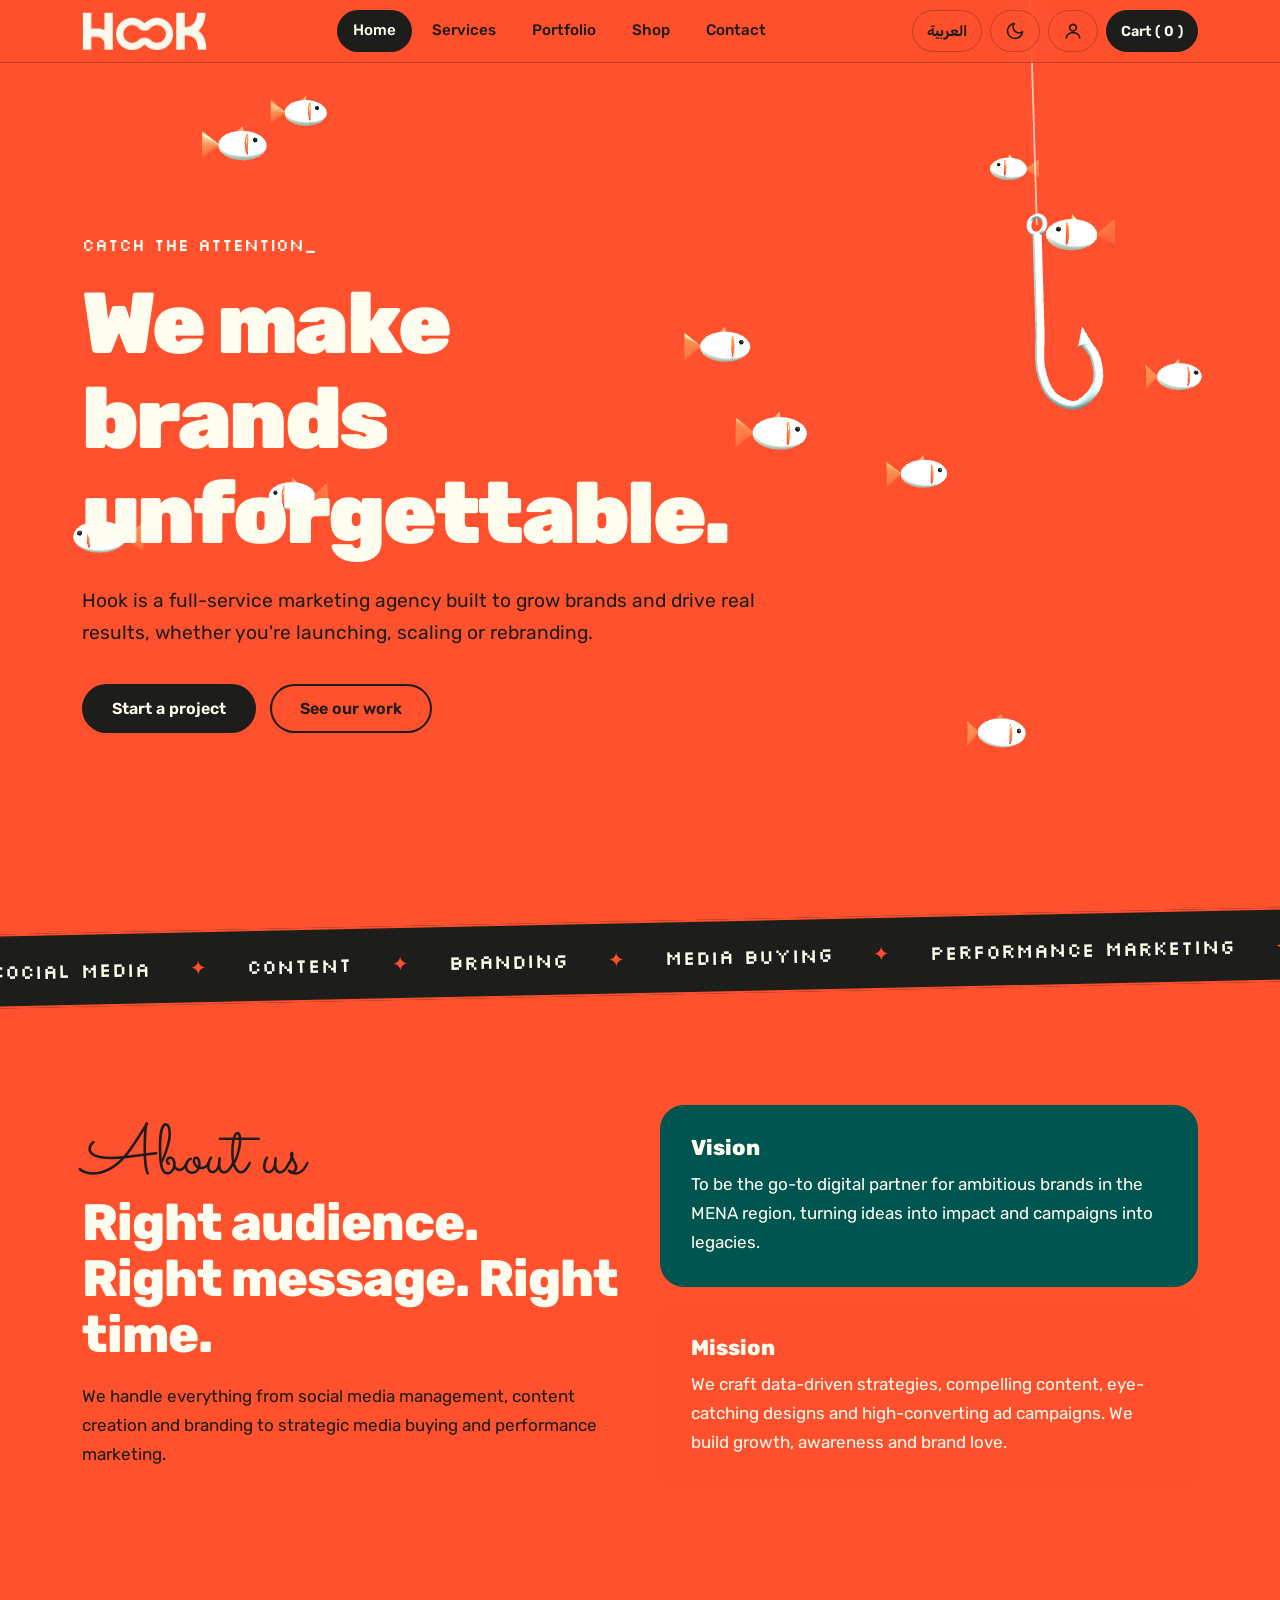
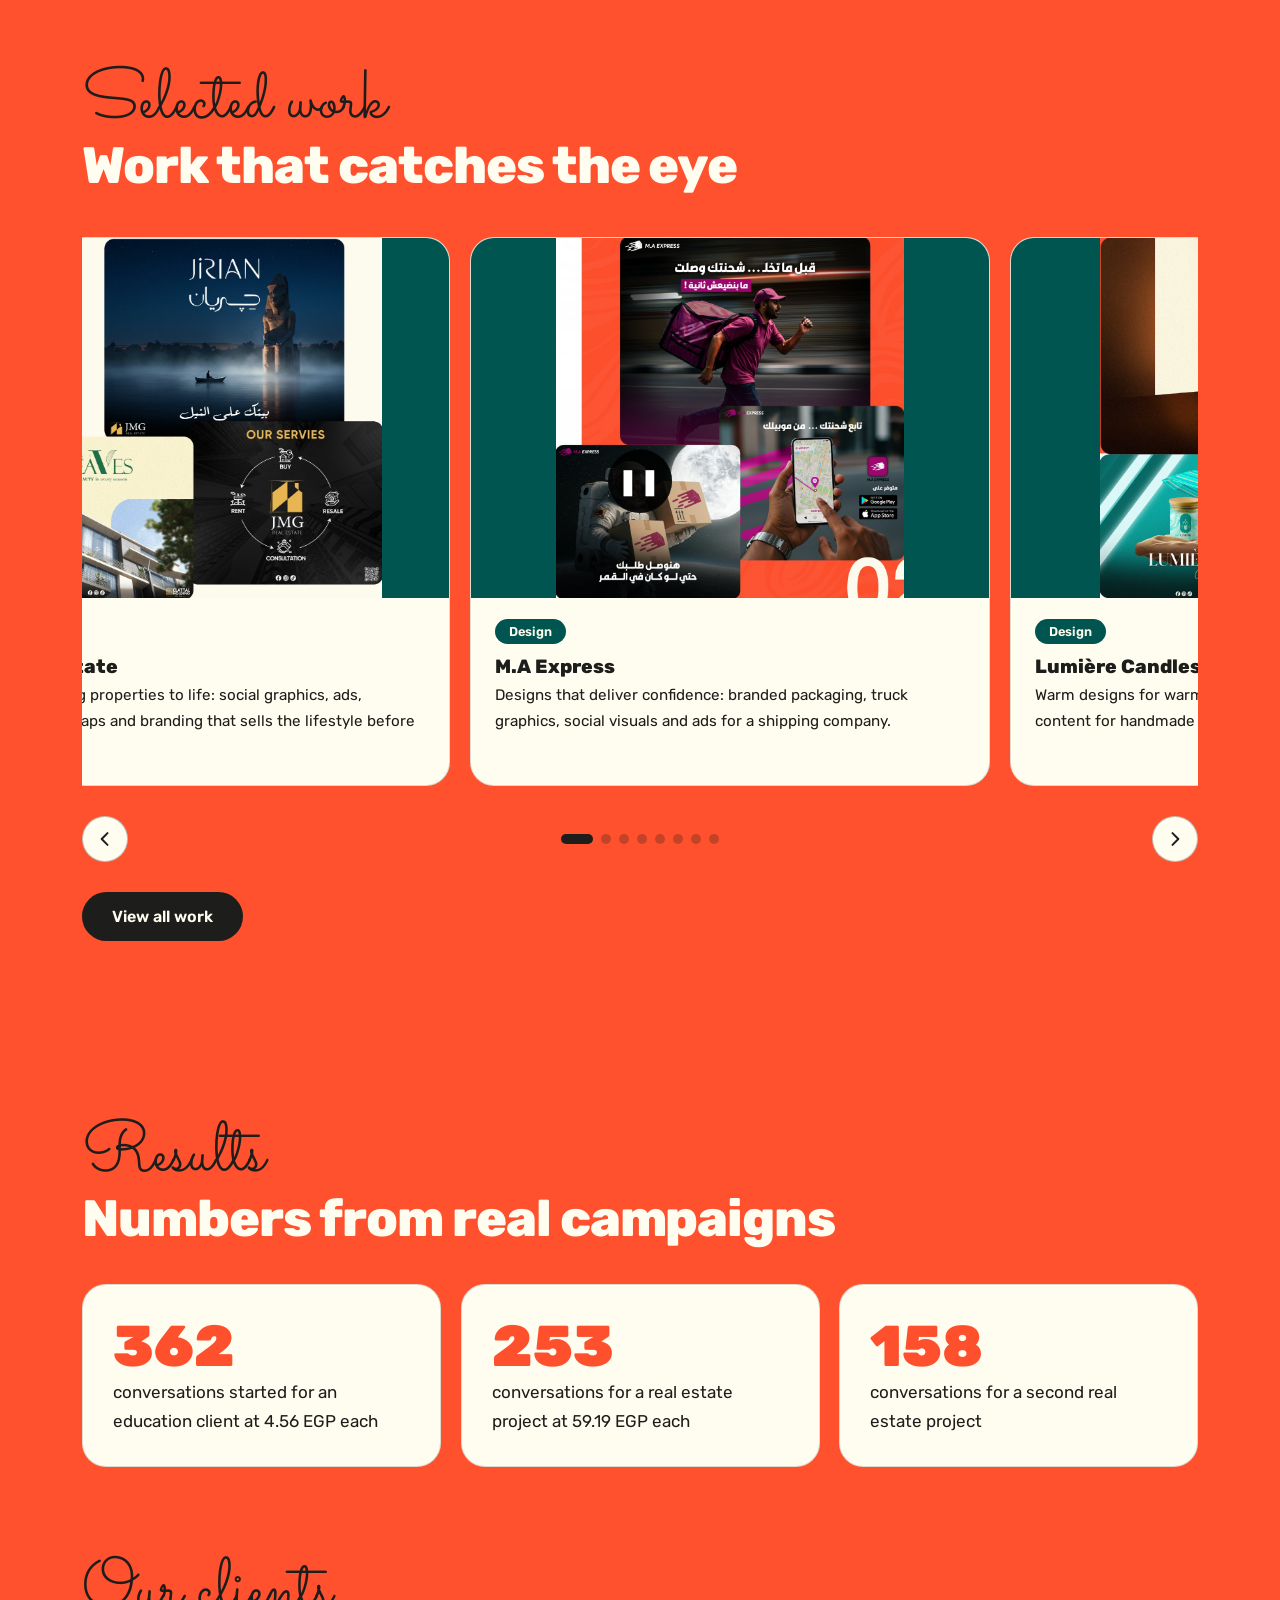
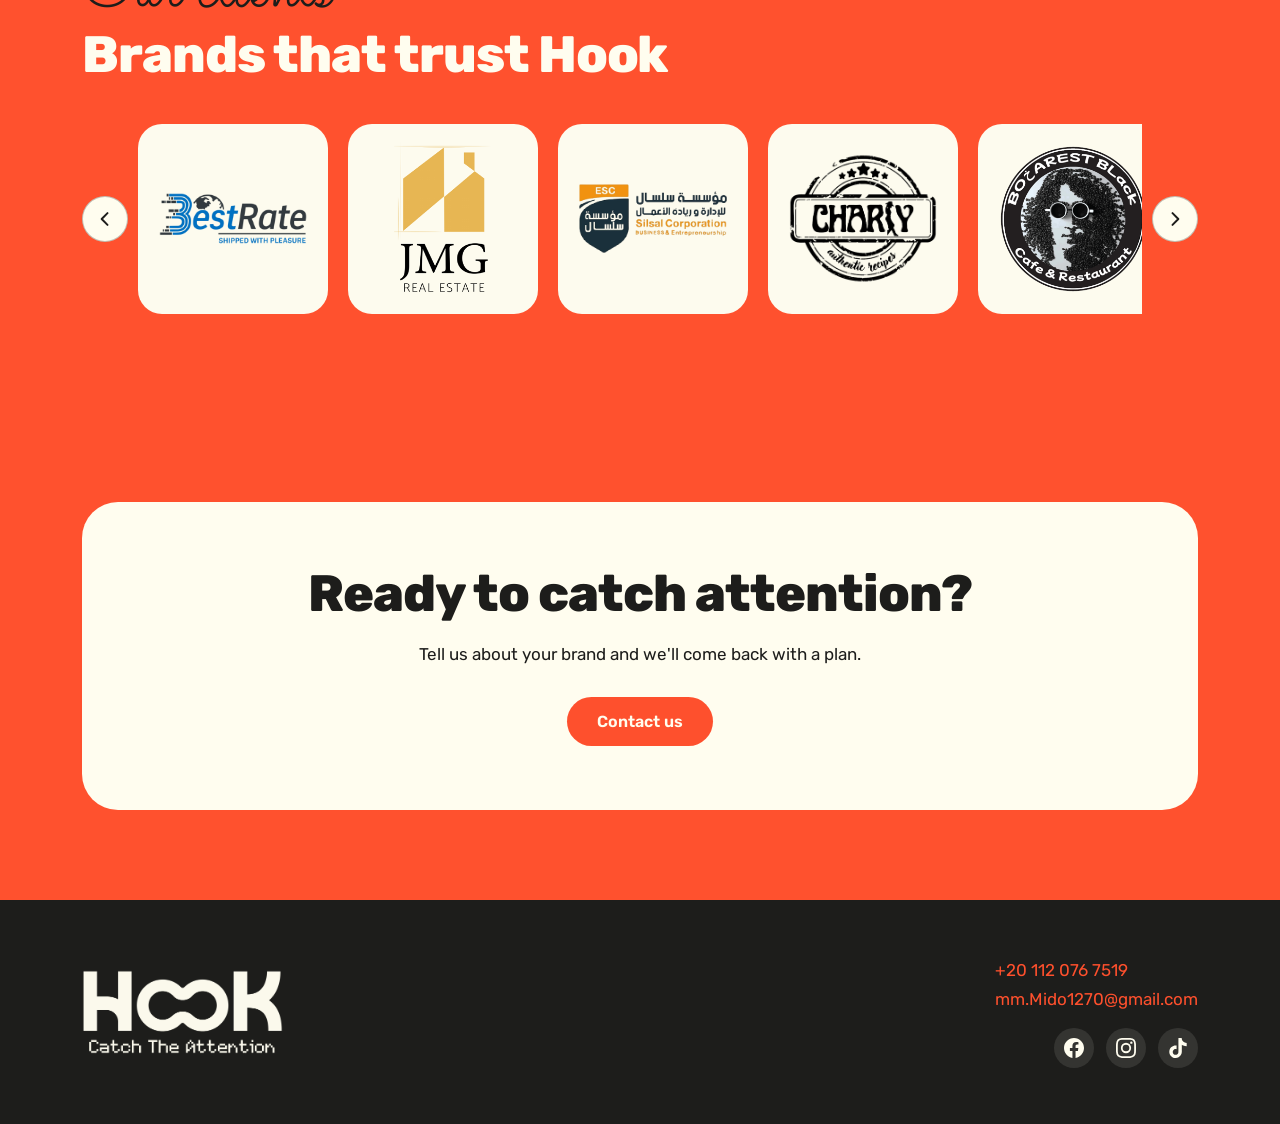
==== index.html @ 925f147a "Add files via upload" ====
<!DOCTYPE html>
<html lang="en" dir="ltr"><head><meta charset="utf-8"><meta name="viewport" content="width=device-width,initial-scale=1">
<title>Hook | Catch The Attention</title>
<meta name="description" content="Hook is a full-service marketing agency: social media, content, branding, media buying and performance marketing.">
<link rel="stylesheet" href="style.css"></head><body>
<main>
<section class="hero"><div class="wrap"><div>
<span class="pix">Catch The Attention</span>
<h1 data-ar="بنخلّي البراند بتاعك ميتنسيش.">We make brands unforgettable.</h1>
<p class="lead" data-ar="هوك وكالة تسويق متكاملة شغلتها تكبّر البراندات وتجيب نتايج حقيقية، سواء لسه هتبدأ أو عايز تكبّر أو تغيّر هويتك.">Hook is a full-service marketing agency built to grow brands and drive real results, whether you're launching, scaling or rebranding.</p>
<div class="btns"><a class="btn" data-btn="hero1" href="contact.html">Start a project</a><a class="btn ghost" data-btn="hero2" href="portfolio.html">See our work</a></div>
</div><div aria-hidden="true"></div></div></section>

<div class="mq-wrap" aria-hidden="true"><div class="mq" id="mq"></div></div>

<section><div class="wrap split">
<div><span class="script" data-ar="إحنا مين">About us</span>
<h2 data-ar="الجمهور الصح. الرسالة الصح. الوقت الصح.">Right audience. Right message. Right time.</h2>
<p style="margin-top:18px" data-ar="بنعمل كل حاجة من إدارة السوشيال ميديا وكتابة المحتوى والهوية البصرية لحد شراء الإعلانات وتسويق الأداء.">We handle everything from social media management, content creation and branding to strategic media buying and performance marketing.</p></div>
<div style="display:grid;gap:18px">
<div class="card g"><h3 data-ar="رؤيتنا">Vision</h3><p data-ar="نبقى الشريك الرقمي الأول للبراندات الطموحة في الشرق الأوسط وشمال أفريقيا، ونحوّل الأفكار لتأثير حقيقي والحملات لإرث يفضل.">To be the go-to digital partner for ambitious brands in the MENA region, turning ideas into impact and campaigns into legacies.</p></div>
<div class="card o"><h3 data-ar="مهمتنا">Mission</h3><p data-ar="بنعمل خطط مبنية على الأرقام ومحتوى يشدّ الناس وتصاميم تلفت النظر وحملات إعلانية بتحوّل المتابعين لعملاء. بنبني نمو ووعي وحب للبراند.">We craft data-driven strategies, compelling content, eye-catching designs and high-converting ad campaigns. We build growth, awareness and brand love.</p></div>
</div></div></section>

<section><div class="wrap">
<span class="script" data-ar="من أعمالنا">Selected work</span>
<h2 data-ar="شغل يلفت النظر">Work that catches the eye</h2>
<div class="slider" id="ws"><div class="track"></div>
<div class="ctl"><button class="cbtn d prev" aria-label="Previous"><svg viewBox="0 0 24 24"><path d="M15 5l-7 7 7 7"/></svg></button><div class="dots"></div><button class="cbtn play" aria-label="Play or pause"></button><button class="cbtn d next" aria-label="Next"><svg viewBox="0 0 24 24"><path d="M9 5l7 7-7 7"/></svg></button></div></div>
<p style="margin-top:30px"><a class="btn" data-btn="workAll" href="portfolio.html">View all work</a></p>
</div></section>

<section><div class="wrap">
<span class="script" data-ar="النتائج">Results</span>
<h2 data-ar="أرقام من حملات حقيقية">Numbers from real campaigns</h2>
<div class="grid">
<div class="card stat"><b>362</b><span data-ar="محادثة لعميل تعليمي بتكلفة 4.56 ج.م للمحادثة">conversations started for an education client at 4.56 EGP each</span></div>
<div class="card stat"><b>253</b><span data-ar="محادثة لمشروع عقاري بتكلفة 59.19 ج.م للمحادثة">conversations for a real estate project at 59.19 EGP each</span></div>
<div class="card stat"><b>158</b><span data-ar="محادثة لمشروع عقاري تاني">conversations for a second real estate project</span></div>
</div></div></section>

<section style="padding-top:0"><div class="wrap">
<span class="script" data-ar="عملاينا">Our clients</span>
<h2 data-ar="براندات وثقت في هوك">Brands that trust Hook</h2>
<div class="lg" id="cs"><button class="cbtn d prev" aria-label="Previous client"><svg viewBox="0 0 24 24"><path d="M15 5l-7 7 7 7"/></svg></button><div class="track"></div><button class="cbtn d next" aria-label="Next client"><svg viewBox="0 0 24 24"><path d="M9 5l7 7-7 7"/></svg></button><button class="cbtn play" aria-label="Play or pause"></button></div>
</div></section>

<section><div class="wrap"><div class="panel"><h2 data-ar="جاهز تلفت الأنظار؟">Ready to catch attention?</h2><p style="margin:18px auto 28px" data-ar="احكيلنا عن البراند بتاعك وهنرجعلك بخطة.">Tell us about your brand and we'll come back with a plan.</p><a class="btn" data-btn="cta" href="contact.html">Contact us</a></div></div></section>
</main><script src="config.js"></script><script src="seed.js"></script><script src="app.js"></script>
<script>
const SV=[['Social media','سوشيال ميديا'],['Content','محتوى'],['Branding','هوية بصرية'],['Media buying','شراء إعلانات'],['Performance marketing','تسويق الأداء']];
let sl=0;
onContent(()=>{
  const set=SV.map(s=>'<span>'+t(s[0],s[1])+'</span><span>✦</span>').join('');
  $('mq').innerHTML=set+set+set+set;
  document.querySelector('#ws .track').innerHTML=DB.work.map(w=>'<article class="slide" data-k="work" data-id="'+esc(w.id)+'"><a class="im" data-view="'+esc(w.id)+'"'+(w.video?' data-video="'+esc(w.video)+'"':'')+' href="'+esc(w.img)+'" target="_blank" rel="noopener"><img src="'+esc(w.img)+'" alt="'+esc(L(w.name))+'" loading="lazy">'+(w.video?'<span class="play">▶</span>':'')+'</a><div class="cap"><span class="tag">'+esc(t(w.cat,{Design:'تصميم',Content:'محتوى','Media Buying':'شراء إعلانات'}[w.cat]||w.cat))+'</span><h3>'+esc(L(w.name))+'</h3><p>'+esc(L(w.desc))+'</p></div></article>').join('');
  document.querySelector('#cs .track').innerHTML=DB.clients.map(c=>'<div class="logo-card" data-k="clients" data-id="'+esc(c.id)+'"><div class="lw"><img src="'+esc(c.logo)+'" alt="'+esc(c.name)+'"></div></div>').join('');
  if(!sl){sl=1;slider($('ws'),4200);slider($('cs'),2200)}else{$('ws')._refresh();$('cs')._refresh()}
});
</script></body></html>
---- style.css ----
:root{--o:#fe502d;--g:#005550;--c:#fffdef;--k:#1d1d1b;--r:24px;
--bg:#ff512e;--h:#fffdef;--fg:#1d1d1b;--card:#fffdef;--cfg:#1d1d1b;--acc:#1d1d1b;--accfg:#fffdef;--line:#1d1d1b45;--cline:#1d1d1b26}
[data-theme=dark]{--bg:#005550;--fg:#fffdef;--card:#0a3f3b;--cfg:#fffdef;--acc:#fe502d;--line:#fffdef45;--cline:#fffdef26}
body.deep{--fg:#fffdef;--acc:#fe502d;--line:#fffdef45}
*{box-sizing:border-box;margin:0}
html{scroll-behavior:smooth;background:var(--bg)}
body{font-family:'Rubik',system-ui,sans-serif;background:transparent;color:var(--fg);line-height:1.7;font-size:17px;transition:color .5s;overflow-x:hidden}
a{color:inherit}img{max-width:100%}
:focus-visible{outline:3px solid var(--o);outline-offset:3px}
#sea{position:fixed;inset:0;width:100%;height:100%;z-index:0;pointer-events:none}
main,footer{position:relative;z-index:1}
.wrap{max-width:1160px;margin:auto;padding:0 22px}
.script{font-family:'Sacramento',cursive;font-size:clamp(2.6rem,6vw,4.4rem);line-height:1;color:var(--acc);display:block;transition:color .5s}
[lang=ar] .script{font-family:'Aref Ruqaa',serif;font-weight:700;font-size:clamp(2rem,5vw,3.2rem)}
.pix{font-family:'Silkscreen',monospace}
h1,h2,h3{line-height:1.1;font-weight:800}
h1,h2{color:var(--h)}
[lang=ar] h1,[lang=ar] h2,[lang=ar] h3{line-height:1.35}
h1{font-size:clamp(2.6rem,7vw,5.4rem);font-weight:900;letter-spacing:-.03em}
h2{font-size:clamp(1.9rem,4.5vw,3.2rem);letter-spacing:-.02em}
[lang=ar] h1,[lang=ar] h2{letter-spacing:0}
p{max-width:62ch}
#bar{position:fixed;top:0;inset-inline:0;height:4px;background:var(--c);transform-origin:left;transform:scaleX(0);z-index:30}
[dir=rtl] #bar{transform-origin:right}
header{position:sticky;top:0;z-index:20;background:color-mix(in srgb,var(--bg) 72%,transparent);backdrop-filter:blur(14px);border-bottom:1px solid var(--line)}
nav{display:flex;align-items:center;gap:14px;padding:10px 22px;max-width:1160px;margin:auto}
.logo img{display:block;height:38px;width:auto;transition:transform .3s}
.logo:hover img{transform:scale(1.07) rotate(-2deg)}
nav ul{display:flex;gap:4px;list-style:none;padding:0;margin-inline:auto}
nav ul a{display:block;padding:8px 16px;border-radius:99px;text-decoration:none;font-weight:500;font-size:.95rem;transition:background .2s,color .2s}
nav ul a:hover{background:color-mix(in srgb,var(--fg) 12%,transparent)}
nav ul a[aria-current]{background:var(--acc);color:var(--accfg)}
.tools{display:flex;gap:8px;align-items:center}
.ibtn{height:42px;min-width:42px;padding:0 14px;border-radius:99px;border:1.5px solid var(--line);background:transparent;color:var(--fg);font:600 .9rem 'Rubik',system-ui,sans-serif;cursor:pointer;display:flex;align-items:center;justify-content:center;gap:4px;white-space:nowrap;text-decoration:none;transition:.25s}
.ibtn:hover{border-color:var(--fg);transform:translateY(-2px)}
.ibtn svg{width:20px;height:20px;fill:none;stroke:currentColor;stroke-width:2;stroke-linejoin:round;transition:transform .5s}
#theme[aria-pressed=true]{background:var(--acc);border-color:var(--acc);color:var(--accfg)}
#theme[aria-pressed=true] svg{fill:currentColor;transform:rotate(-25deg) scale(1.1)}
.cartbtn{background:var(--acc);color:var(--accfg);border-color:var(--acc)}
.btn{display:inline-block;background:var(--acc);color:var(--accfg);padding:15px 30px;border-radius:99px;text-decoration:none;font:600 1rem 'Rubik',system-ui,sans-serif;border:0;cursor:pointer;transition:background .25s,color .25s}
.btn:hover{background:var(--fg);color:var(--bg)}
.btn.ghost{background:transparent;color:var(--fg);box-shadow:inset 0 0 0 2px var(--fg)}
.btn.ghost:hover{background:var(--fg);color:var(--bg)}
.panel{background:var(--card);color:var(--cfg);border-radius:36px;padding:clamp(28px,6vw,64px);text-align:center}
.panel h2{color:var(--cfg)}
.panel .btn,.card .btn{background:var(--o);color:var(--c)}
.panel .btn:hover,.card .btn:hover{background:var(--cfg);color:var(--card)}
section{padding:90px 0}
.hero{min-height:calc(100vh - 62px);display:grid;align-items:center;padding:50px 0}
.hero .wrap{display:grid;gap:30px;grid-template-columns:1.25fr .75fr;align-items:center}
.hero p.lead{font-size:1.2rem;margin:24px 0 34px}
.hero .pix{color:var(--h);font-size:1.05rem;display:block;margin-bottom:16px;min-height:1.6em}
.btns{display:flex;gap:14px;flex-wrap:wrap;align-items:center}
.mq-wrap{overflow:hidden;background:var(--k);color:var(--c);padding:18px 0;border-block:2px solid var(--o);transform:rotate(-1.2deg);margin:20px -10px}
.mq{display:flex;gap:40px;width:max-content;animation:mq 32s linear infinite;font-family:'Silkscreen','Rubik',sans-serif;font-size:1.25rem;align-items:center}
.mq span:nth-child(even){color:var(--o)}
@keyframes mq{to{transform:translateX(-50%)}}
@keyframes mqr{to{transform:translateX(50%)}}
[dir=rtl] .mq{animation-name:mqr}
.phero{padding:90px 0 40px}
.phero p{margin-top:18px;font-size:1.15rem}
.grid{display:grid;gap:20px;grid-template-columns:repeat(auto-fit,minmax(270px,1fr));margin-top:36px}
.card{position:relative;background:var(--card);color:var(--cfg);border:1.5px solid var(--cline);border-radius:var(--r);padding:30px;transition:box-shadow .3s,border-color .3s,transform .15s;transform:perspective(800px) rotateX(var(--rx,0deg)) rotateY(var(--ry,0deg))}
.card:hover{border-color:var(--o);box-shadow:0 18px 40px -18px #000a}
.card h3{margin-bottom:10px;font-size:1.35rem}
.card.o{background:var(--o);color:var(--c);border-color:var(--o)}
.card.g{background:var(--g);color:var(--c);border-color:var(--g)}
.card .ic{width:46px;height:46px;border-radius:14px;background:var(--o);color:var(--c);display:grid;place-items:center;font-weight:800;margin-bottom:18px;transition:transform .4s}
.card:hover .ic{transform:rotate(-12deg) scale(1.12)}
.tag{display:inline-block;background:var(--g);color:var(--c);border-radius:99px;padding:2px 14px;font-size:.8rem;font-weight:600;margin-bottom:12px}
.split{display:grid;gap:40px;grid-template-columns:repeat(auto-fit,minmax(300px,1fr));align-items:center}
.stat b{display:block;font-size:3.6rem;line-height:1.1;color:var(--o);font-weight:900}
.slider{margin-top:34px}
.track{display:flex;gap:20px;overflow-x:auto;scroll-snap-type:x mandatory;scrollbar-width:none;scroll-behavior:smooth;padding:8px 4px}
.track::-webkit-scrollbar{display:none}
.slide{position:relative;flex:0 0 min(520px,86%);scroll-snap-align:start;border-radius:var(--r);overflow:hidden;background:var(--card);color:var(--cfg);border:1.5px solid var(--cline)}
.slide .im{background:var(--g);height:360px;display:block;overflow:hidden;line-height:0}
.slide .im img{width:100%;height:100%;object-fit:contain;transition:transform .6s}
.slide:hover .im img{transform:scale(1.06)}
.slide .cap{padding:18px 24px 24px}
.slide h3{font-size:1.2rem}.slide p{font-size:.95rem;margin-top:6px}
.ctl{display:flex;align-items:center;gap:10px;margin-top:22px}
.dots{display:flex;gap:8px;margin-inline:auto;flex-wrap:wrap}
.dots button{width:10px;height:10px;border-radius:99px;border:0;background:var(--line);cursor:pointer;transition:width .3s,background .3s;padding:0}
.dots button.on{width:32px;background:var(--acc)}
.cbtn{width:46px;height:46px;border-radius:50%;border:1.5px solid var(--line);background:var(--card);color:var(--cfg);cursor:pointer;display:grid;place-items:center;transition:.25s;flex:none;font-size:.9rem}
.cbtn:hover{background:var(--o);border-color:var(--o);color:var(--c);transform:scale(1.1)}
.cbtn svg{width:20px;height:20px;fill:none;stroke:currentColor;stroke-width:2.4;stroke-linecap:round;stroke-linejoin:round}
[dir=rtl] .cbtn.d svg{transform:scaleX(-1)}
.lg{display:flex;align-items:center;gap:10px;margin-top:32px}
.lg .track{flex:1}
.logo-card{position:relative;flex:0 0 190px;aspect-ratio:1/1;scroll-snap-align:start;background:#fdfbee;border-radius:var(--r);padding:18px;transition:transform .3s,box-shadow .3s}
.logo-card:hover{transform:translateY(-8px) rotate(-1.5deg);box-shadow:0 18px 30px -16px #000a}
.logo-card .lw{position:relative;width:100%;height:100%}
.logo-card img{position:absolute;inset:0;width:100%;height:100%;object-fit:contain}
.imgfail{display:grid;place-items:center;text-align:center;line-height:1.4;font-weight:700;padding:12px;min-height:200px;width:100%;height:100%;color:var(--c)}
.logo-card .imgfail{color:var(--k);min-height:0;font-size:.9rem;position:absolute;inset:0}
.tabs{display:flex;gap:8px;flex-wrap:wrap}
.tabs button{border:1.5px solid var(--line);background:transparent;color:var(--fg);border-radius:99px;padding:9px 20px;font:600 .95rem 'Rubik',system-ui,sans-serif;cursor:pointer;transition:.25s}
.tabs button:hover{border-color:var(--fg)}
.tabs button[aria-pressed=true]{background:var(--acc);border-color:var(--acc);color:var(--accfg)}
.card.work{padding:0;overflow:hidden;display:flex;flex-direction:column}
.card.work a{display:block;background:var(--g);line-height:0;overflow:hidden}
.card.work img{width:100%;height:320px;object-fit:contain;transition:transform .6s}
.card.work:hover img{transform:scale(1.06)}
.card.work .tag,.card.work h3,.card.work p{margin-inline:24px}
.card.work .tag{margin-top:20px;align-self:flex-start}
.card.work p{margin-bottom:24px}
#work.grid{grid-template-columns:repeat(auto-fit,minmax(320px,1fr))}
.price{font-size:1.7rem;font-weight:800;margin:14px 0}
.price small{font-size:.9rem;font-weight:400;opacity:.8}
ul.tick{padding:0;list-style:none;margin:10px 0}
ul.tick li:before{content:"✓ ";color:var(--o);font-weight:900}
#cart{position:fixed;top:0;inset-inline-end:0;height:100%;width:min(400px,100%);background:var(--card);color:var(--cfg);border-inline-start:2px solid var(--o);padding:24px;transform:translateX(105%);transition:transform .35s cubic-bezier(.2,.7,.2,1);z-index:40;overflow:auto}
#cart h2{color:var(--cfg);font-size:1.8rem}
[dir=rtl] #cart{transform:translateX(-105%)}
#cart.open{transform:none}
#cart li{display:flex;justify-content:space-between;gap:10px;padding:10px 0;border-bottom:1px solid var(--cline);list-style:none}
#cart ul{padding:0}
#cart .x{background:none;border:0;font-size:1.5rem;cursor:pointer;color:var(--cfg)}
form{display:grid;gap:14px;max-width:560px}
input,textarea,select{font:inherit;padding:13px 18px;border:1.5px solid var(--cline);border-radius:16px;background:var(--card);color:var(--cfg);width:100%}
input:focus,textarea:focus,select:focus{border-color:var(--o);outline:0}
label{font-weight:600;display:grid;gap:6px}
footer{background:var(--k);color:var(--c);padding:56px 0}
footer .wrap{display:flex;justify-content:space-between;gap:24px;flex-wrap:wrap;align-items:center}
footer a{color:var(--o);text-decoration:none}
.flogo{height:84px;width:auto}
.reveal{opacity:0;transform:translateY(46px) scale(.97);transition:opacity .8s cubic-bezier(.2,.7,.2,1) var(--d,0s),transform .8s cubic-bezier(.2,.7,.2,1) var(--d,0s)}
.reveal.in{opacity:1;transform:none}
.w{display:inline-block;overflow:hidden;vertical-align:bottom;padding-bottom:.14em;margin-bottom:-.14em}
.w>span{display:inline-block;transform:translateY(118%) rotate(4deg);animation:up .9s cubic-bezier(.2,.8,.2,1) forwards;animation-delay:calc(var(--i)*.09s + .1s)}
@keyframes up{to{transform:none}}
.pix.typing:after{content:"_";animation:blink 1s steps(1) infinite}
@keyframes blink{50%{opacity:0}}
@keyframes fadein{from{opacity:0}}
body{animation:fadein .5s}
.msg{margin-top:10px;font-weight:600}
.msg.err{color:#b3200a}
/* admin */
.abar{position:fixed;bottom:16px;left:50%;transform:translateX(-50%);z-index:50;display:flex;gap:6px;align-items:center;background:var(--k);color:var(--c);padding:8px 10px;border-radius:99px;box-shadow:0 10px 30px #0007;max-width:96vw;flex-wrap:wrap;justify-content:center}
.abar b{padding:0 10px;font-size:.85rem;color:var(--o)}
.abar button,.abar a{background:#fffdef1f;color:var(--c);border:0;border-radius:99px;padding:8px 14px;font:600 .85rem 'Rubik',system-ui,sans-serif;cursor:pointer;text-decoration:none}
.abar button:hover,.abar a:hover{background:var(--o)}
.edit{position:absolute;top:10px;inset-inline-end:10px;z-index:5;width:34px;height:34px;border-radius:50%;border:0;background:var(--k);color:var(--c);cursor:pointer;font-size:1rem;box-shadow:0 4px 12px #0006}
.edit:hover{background:var(--o)}
.edit.inl{position:static;display:inline-grid;place-items:center;margin-inline-start:8px;vertical-align:middle}
dialog{border:0;border-radius:24px;padding:26px;width:min(560px,94vw);background:var(--card);color:var(--cfg);box-shadow:0 30px 80px #000a;max-height:92vh;overflow:auto}
dialog::backdrop{background:#000a}
dialog h3{margin-bottom:14px;font-size:1.4rem}
dialog form{max-width:none}
dialog .row{display:flex;gap:10px;margin-top:6px;flex-wrap:wrap}
dialog .btn.del{background:#b3200a;margin-inline-start:auto}
.kpis{display:grid;gap:16px;grid-template-columns:repeat(auto-fit,minmax(180px,1fr));margin-top:30px}
.kpi b{display:block;font-size:2.4rem;line-height:1.2;color:var(--o);font-weight:900}
.cols{display:grid;gap:20px;grid-template-columns:repeat(auto-fit,minmax(340px,1fr));margin-top:20px}
.bars{display:grid;gap:10px;margin-top:12px}
.bar{display:grid;grid-template-columns:130px 1fr 60px;gap:10px;align-items:center;font-size:.9rem}
.bar i{display:block;height:12px;border-radius:99px;background:var(--o);min-width:3px}
.days{display:flex;gap:6px;align-items:flex-end;height:140px;margin-top:14px}
.days div{flex:1;background:var(--o);border-radius:6px 6px 0 0;min-height:3px;position:relative}
.days div span{position:absolute;bottom:100%;left:50%;transform:translateX(-50%);font-size:.7rem}
table{width:100%;border-collapse:collapse;font-size:.9rem;margin-top:10px}
th,td{padding:8px 10px;text-align:start;border-bottom:1px solid var(--cline)}
.scroll{overflow-x:auto}
@media(max-width:860px){.hero .wrap{grid-template-columns:1fr}nav{flex-wrap:wrap}nav ul{order:3;width:100%;overflow-x:auto;margin:0}.tools{margin-inline-start:auto}.bar{grid-template-columns:90px 1fr 50px}}
@media(prefers-reduced-motion:reduce){*{animation:none!important;transition:none!important}.reveal{opacity:1;transform:none}.w>span{transform:none}}
@media(max-width:600px){.lg{flex-wrap:wrap;justify-content:center}.lg .track{order:-1;flex:1 1 100%}.logo-card{flex-basis:150px;padding:14px}}
/* account menu, bell, settings */
.acm{display:flex;gap:8px;align-items:center}
.bellwrap{position:relative}
.menu{position:absolute;top:calc(100% + 10px);inset-inline-end:0;width:min(330px,92vw);background:var(--card);color:var(--cfg);border:1.5px solid var(--cline);border-radius:20px;box-shadow:0 20px 50px -10px #000a;padding:10px;z-index:60;max-height:70vh;overflow:auto}
.menu[hidden],.bdg[hidden]{display:none}
.menu a:not(.nit),.menu .mi{display:flex;width:100%;padding:10px 12px;border-radius:12px;text-decoration:none;color:inherit;background:none;border:0;font:500 .95rem 'Rubik',system-ui,sans-serif;cursor:pointer;text-align:start}
.menu a:not(.nit):hover,.menu .mi:hover,.nit:hover{background:color-mix(in srgb,var(--cfg) 10%,transparent)}
.menu .who{padding:10px 12px;border-bottom:1px solid var(--cline);margin-bottom:6px}.menu .who b{display:block}.menu .who small{opacity:.7;word-break:break-all}
.ibtn.av-b{padding:0;width:42px;overflow:hidden}.ibtn.av-b img{width:100%;height:100%;object-fit:cover;display:block}
.bdg{position:absolute;top:-5px;inset-inline-end:-5px;background:var(--o);color:#fff;border-radius:99px;min-width:20px;height:20px;font-size:.72rem;display:grid;place-items:center;padding:0 5px;font-weight:700;pointer-events:none}
.nit{display:block;padding:10px 12px;border-radius:12px;text-decoration:none;color:inherit}.nit.un{background:color-mix(in srgb,var(--o) 16%,transparent)}
.nit b{display:block;font-size:.95rem}.nit span{display:block;font-size:.85rem;opacity:.85;white-space:pre-wrap}.nit small{opacity:.6;font-size:.75rem}
.set{display:grid;gap:20px;max-width:760px}
.prow{display:flex;gap:20px;align-items:center;flex-wrap:wrap;margin:14px 0}
.avbig{width:96px;height:96px;border-radius:50%;overflow:hidden;background:var(--g);display:grid;place-items:center;color:var(--c);font-size:2.2rem;font-weight:800;flex:none}.avbig img{width:100%;height:100%;object-fit:cover}
.sw{display:flex;align-items:center;justify-content:space-between;gap:16px;padding:14px 0;border-top:1px solid var(--cline);margin-top:14px}
.sw input.tg{width:50px;height:28px;padding:0;border:0;appearance:none;-webkit-appearance:none;border-radius:99px;background:var(--cline);position:relative;cursor:pointer;flex:none;transition:background .25s}
.sw input.tg:after{content:"";position:absolute;top:3px;inset-inline-start:3px;width:22px;height:22px;border-radius:50%;background:#fff;transition:inset-inline-start .25s}
.sw input.tg:checked{background:var(--o)}.sw input.tg:checked:after{inset-inline-start:25px}
.thread{border-top:1px solid var(--cline);padding:14px 0}
.bub{padding:10px 14px;border-radius:14px;margin-top:8px;max-width:92%;white-space:pre-wrap;background:color-mix(in srgb,var(--cfg) 8%,transparent)}
.bub.sup{background:var(--o);color:#fff;margin-inline-start:auto}
.badge{display:inline-block;padding:1px 10px;border-radius:99px;font-size:.75rem;font-weight:700;background:var(--g);color:var(--c)}
.msg:empty{display:none}.msg.ok{color:var(--g)}
body.textedit [data-ar]{outline:2px dashed var(--o);outline-offset:3px;cursor:text}
@media(max-width:860px){.acm{gap:6px}.menu{inset-inline-end:-60px}}
/* password eye, remember me, Google button */
.pw{position:relative;display:block}.pw input{padding-inline-end:50px}
.eye{position:absolute;inset-inline-end:8px;top:50%;transform:translateY(-50%);width:34px;height:34px;border:0;background:none;color:var(--cfg);cursor:pointer;display:grid;place-items:center;border-radius:50%;opacity:.7;padding:0}
.eye:hover{opacity:1;background:color-mix(in srgb,var(--cfg) 10%,transparent)}
.eye svg{width:20px;height:20px;fill:none;stroke:currentColor;stroke-width:2;stroke-linecap:round;stroke-linejoin:round}
label.chk{display:flex;align-items:center;gap:10px;font-weight:500}
.chk input{width:20px;height:20px;padding:0;accent-color:var(--o);flex:none}
.gwrap{display:flex;justify-content:center;min-height:44px}
.or{display:flex;align-items:center;gap:12px;opacity:.7;font-size:.9rem}.or:before,.or:after{content:"";flex:1;height:1px;background:var(--cline)}
/* footer social icons */
footer .fr{display:grid;gap:14px;justify-items:end}
.soc{position:relative;display:flex;gap:12px;min-height:40px;align-items:center}
.soc a{width:40px;height:40px;border-radius:50%;display:grid;place-items:center;background:#fffdef1a;color:var(--c);transition:.25s}
.soc a:hover{background:var(--o);transform:translateY(-3px)}
.soc svg{width:20px;height:20px;fill:currentColor}
.soc .edit{inset-inline-end:-44px;top:3px}
/* video */
.slide .im,.card.work a{position:relative}
.play{position:absolute;inset:0;margin:auto;width:64px;height:64px;border-radius:50%;background:#000a;color:#fff;display:grid;place-items:center;font-size:1.6rem;line-height:1;padding-inline-start:4px;transition:.25s;pointer-events:none}
.im:hover .play,.card.work a:hover .play{background:var(--o);transform:scale(1.12)}
dialog.vd{padding:0;background:#000;width:min(920px,96vw);border-radius:20px;overflow:hidden}
dialog.vd #vbox{aspect-ratio:16/9;width:100%}
dialog.vd iframe,dialog.vd video{width:100%;height:100%;border:0;display:block;background:#000}
.vx{position:absolute;top:8px;inset-inline-end:8px;z-index:3;width:38px;height:38px;border-radius:50%;border:0;background:#000b;color:#fff;font-size:1.4rem;cursor:pointer}
body.textedit img[data-o]{outline:2px dashed var(--o);outline-offset:3px;cursor:pointer}
.abar button.on{background:var(--o)}
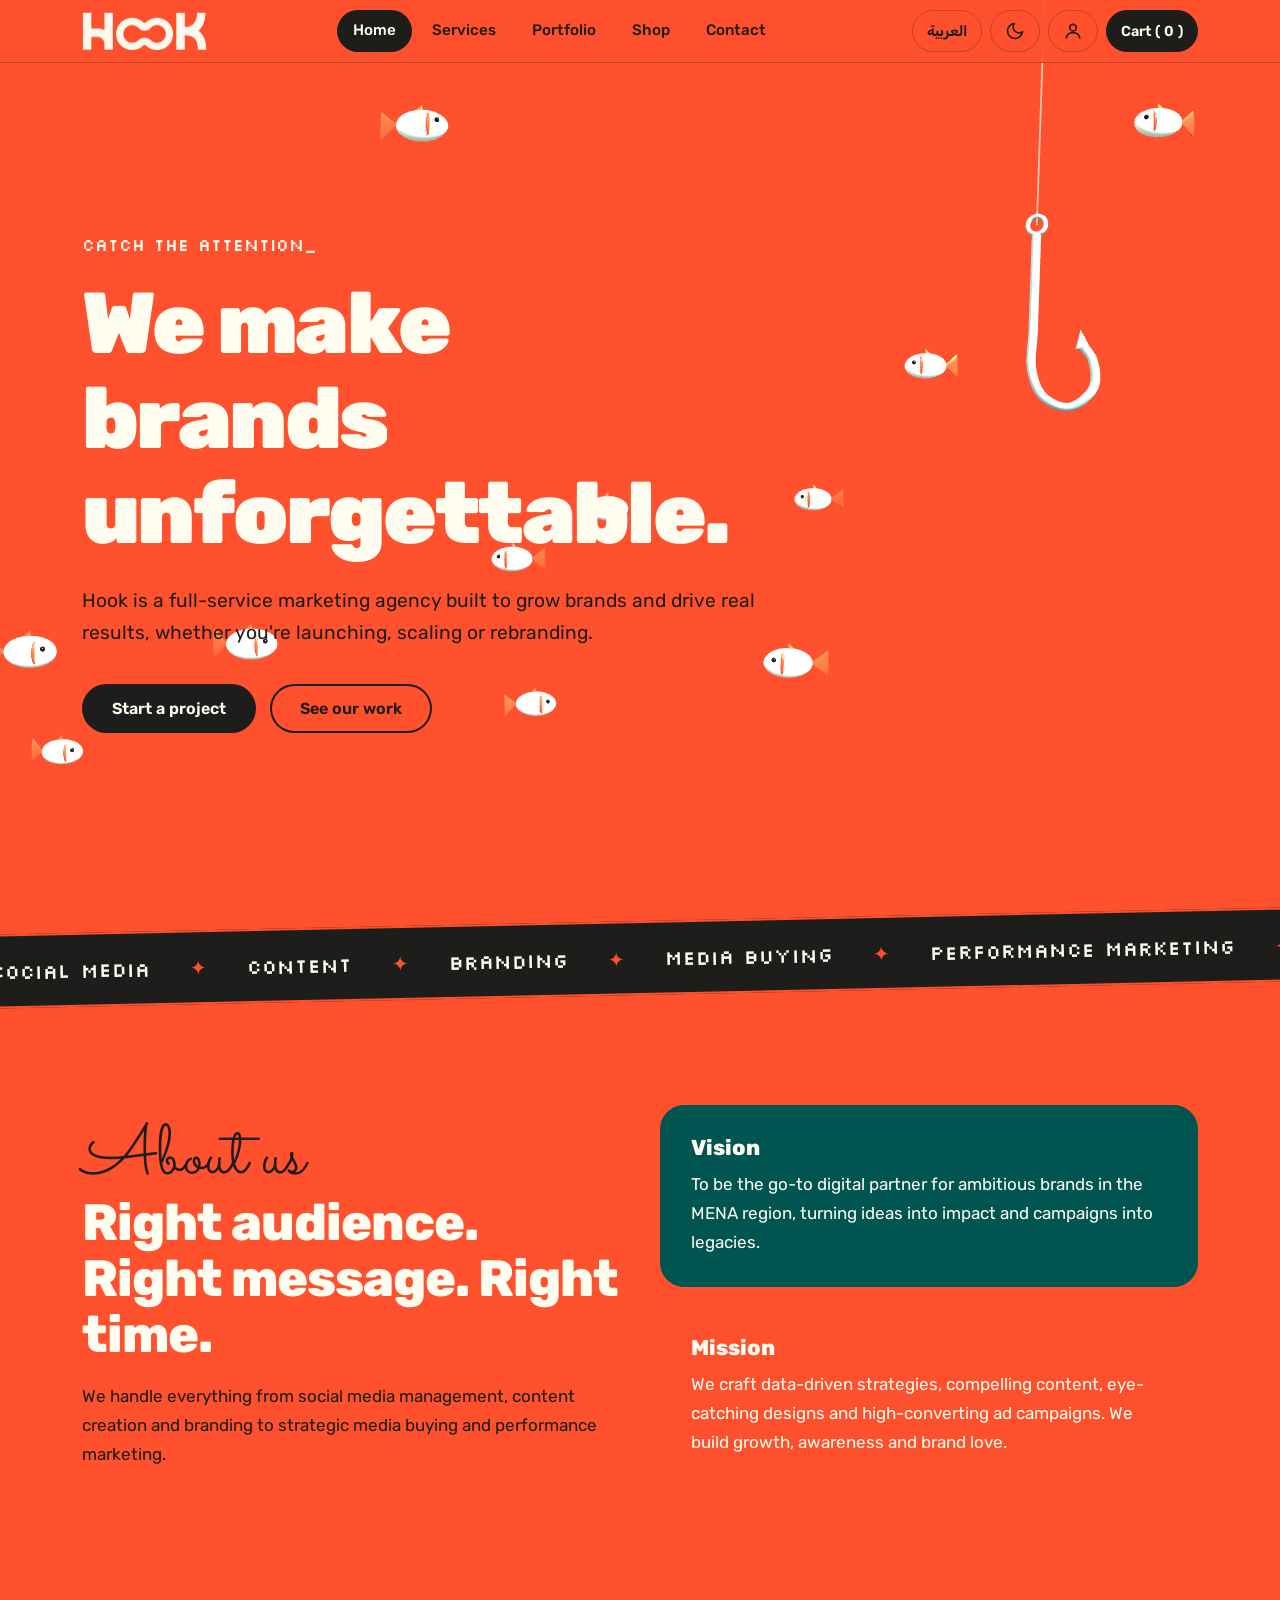
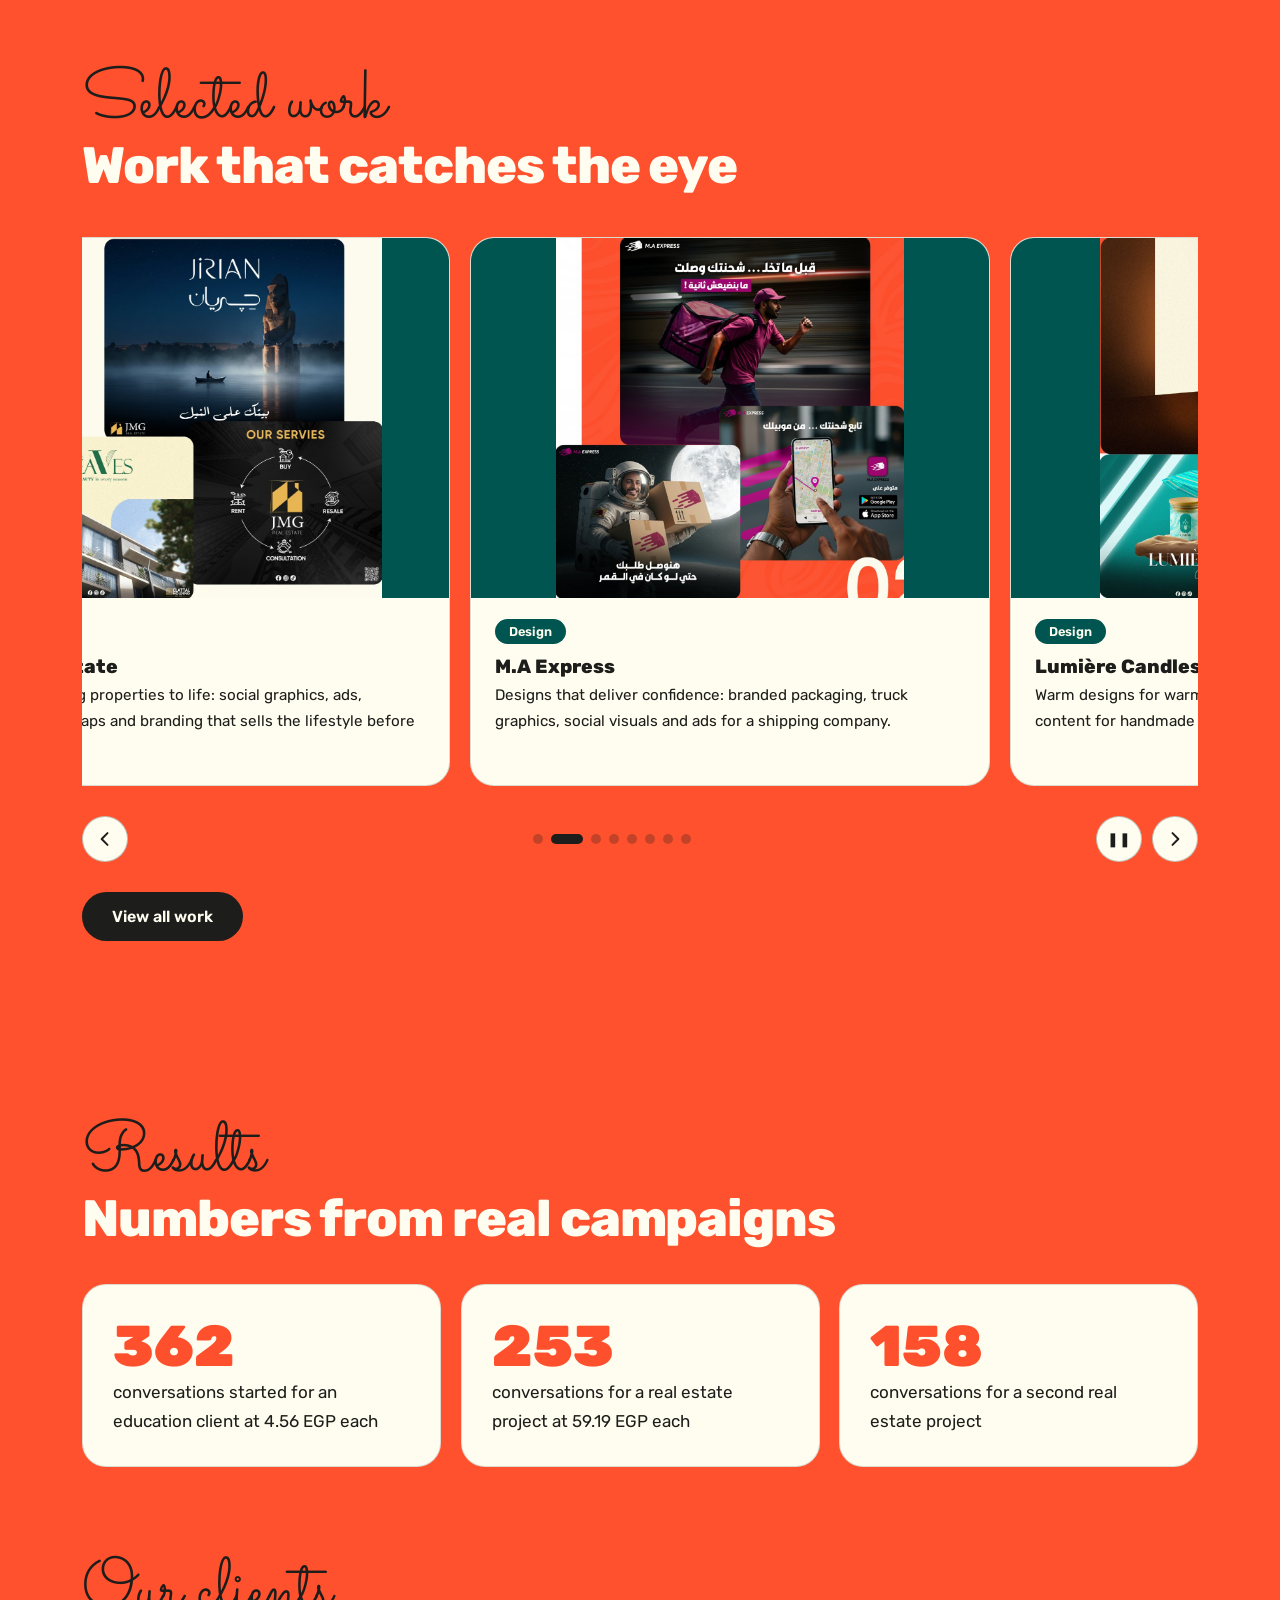
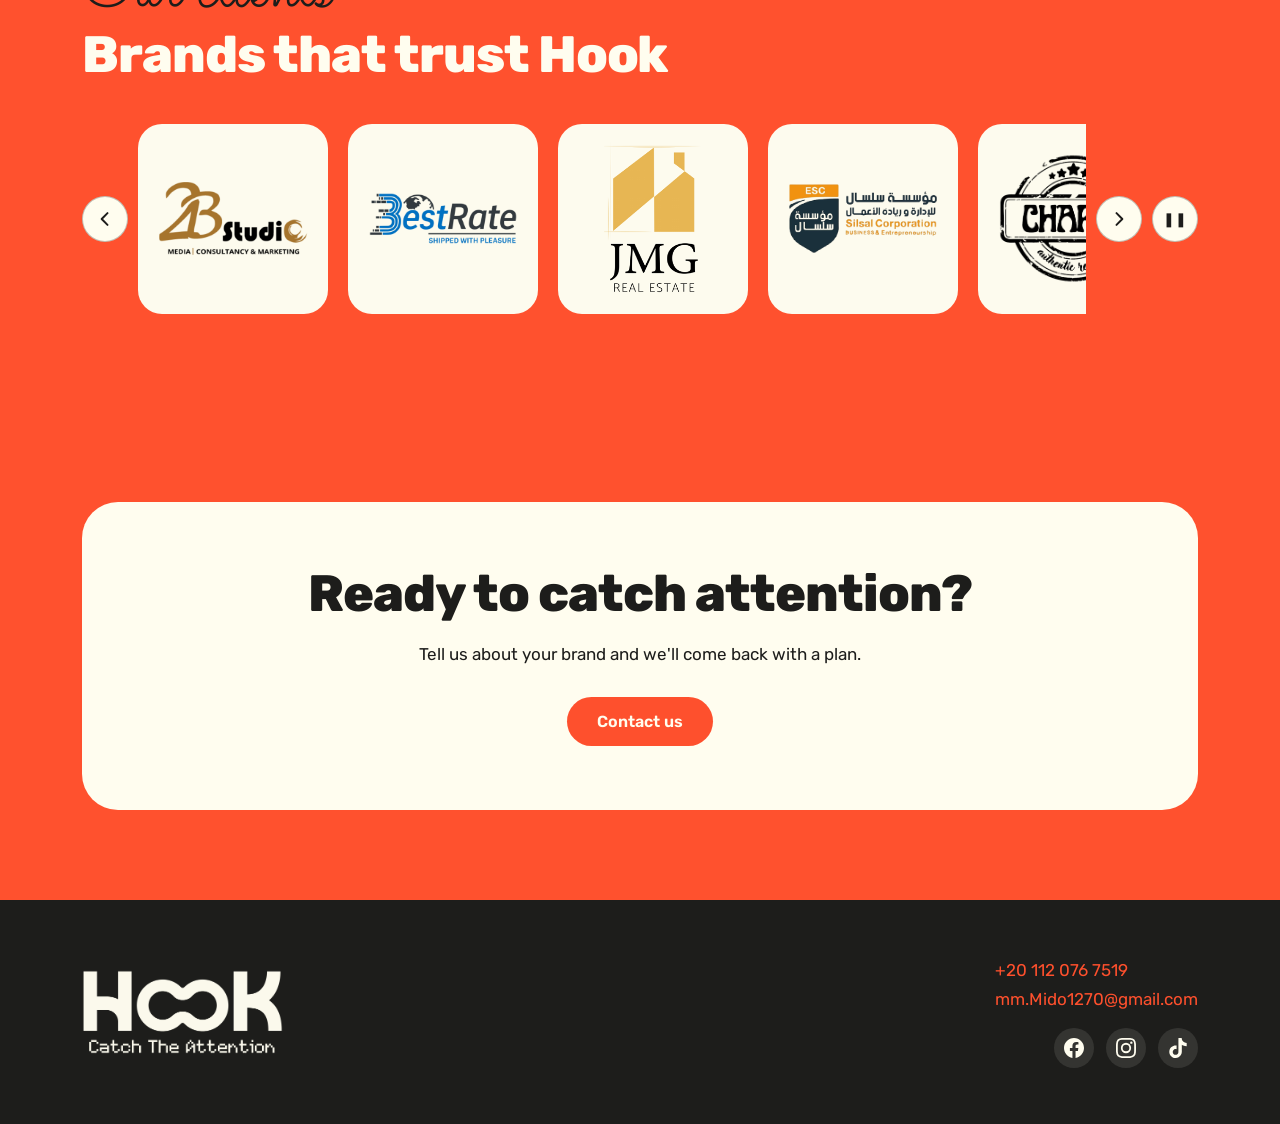
==== commit d645b254: "Add files via upload" ====
--- a/index.html
+++ b/index.html
@@ -53,7 +53,7 @@
 onContent(()=>{
   const set=SV.map(s=>'<span>'+t(s[0],s[1])+'</span><span>✦</span>').join('');
   $('mq').innerHTML=set+set+set+set;
-  document.querySelector('#ws .track').innerHTML=DB.work.map(w=>'<article class="slide" data-k="work" data-id="'+esc(w.id)+'"><a class="im" data-view="'+esc(w.id)+'"'+(w.video?' data-video="'+esc(w.video)+'"':'')+' href="'+esc(w.img)+'" target="_blank" rel="noopener"><img src="'+esc(w.img)+'" alt="'+esc(L(w.name))+'" loading="lazy">'+(w.video?'<span class="play">▶</span>':'')+'</a><div class="cap"><span class="tag">'+esc(t(w.cat,{Design:'تصميم',Content:'محتوى','Media Buying':'شراء إعلانات'}[w.cat]||w.cat))+'</span><h3>'+esc(L(w.name))+'</h3><p>'+esc(L(w.desc))+'</p></div></article>').join('');
+  document.querySelector('#ws .track').innerHTML=DB.work.map(w=>'<article class="slide" data-k="work" data-id="'+esc(w.id)+'"><a class="im" data-view="'+esc(w.id)+'"'+(w.video?' data-video="'+esc(w.video)+'"':'')+' href="'+esc(w.img)+'" target="_blank" rel="noopener"><img src="'+esc(w.img)+'" alt="'+esc(L(w.name))+'" loading="lazy">'+(w.video?'<span class="vplay">▶</span>':'')+'</a><div class="cap"><span class="tag">'+esc(t(w.cat,{Design:'تصميم',Content:'محتوى','Media Buying':'شراء إعلانات'}[w.cat]||w.cat))+'</span><h3>'+esc(L(w.name))+'</h3><p>'+esc(L(w.desc))+'</p></div></article>').join('');
   document.querySelector('#cs .track').innerHTML=DB.clients.map(c=>'<div class="logo-card" data-k="clients" data-id="'+esc(c.id)+'"><div class="lw"><img src="'+esc(c.logo)+'" alt="'+esc(c.name)+'"></div></div>').join('');
   if(!sl){sl=1;slider($('ws'),4200);slider($('cs'),2200)}else{$('ws')._refresh();$('cs')._refresh()}
 });
--- a/style.css
+++ b/style.css
@@ -210,8 +210,8 @@
 .soc .edit{inset-inline-end:-44px;top:3px}
 /* video */
 .slide .im,.card.work a{position:relative}
-.play{position:absolute;inset:0;margin:auto;width:64px;height:64px;border-radius:50%;background:#000a;color:#fff;display:grid;place-items:center;font-size:1.6rem;line-height:1;padding-inline-start:4px;transition:.25s;pointer-events:none}
-.im:hover .play,.card.work a:hover .play{background:var(--o);transform:scale(1.12)}
+.vplay{position:absolute;inset:0;margin:auto;width:64px;height:64px;border-radius:50%;background:#000a;color:#fff;display:grid;place-items:center;font-size:1.6rem;line-height:1;padding-inline-start:4px;transition:.25s;pointer-events:none}
+.im:hover .vplay,.card.work a:hover .vplay{background:var(--o);transform:scale(1.12)}
 dialog.vd{padding:0;background:#000;width:min(920px,96vw);border-radius:20px;overflow:hidden}
 dialog.vd #vbox{aspect-ratio:16/9;width:100%}
 dialog.vd iframe,dialog.vd video{width:100%;height:100%;border:0;display:block;background:#000}
